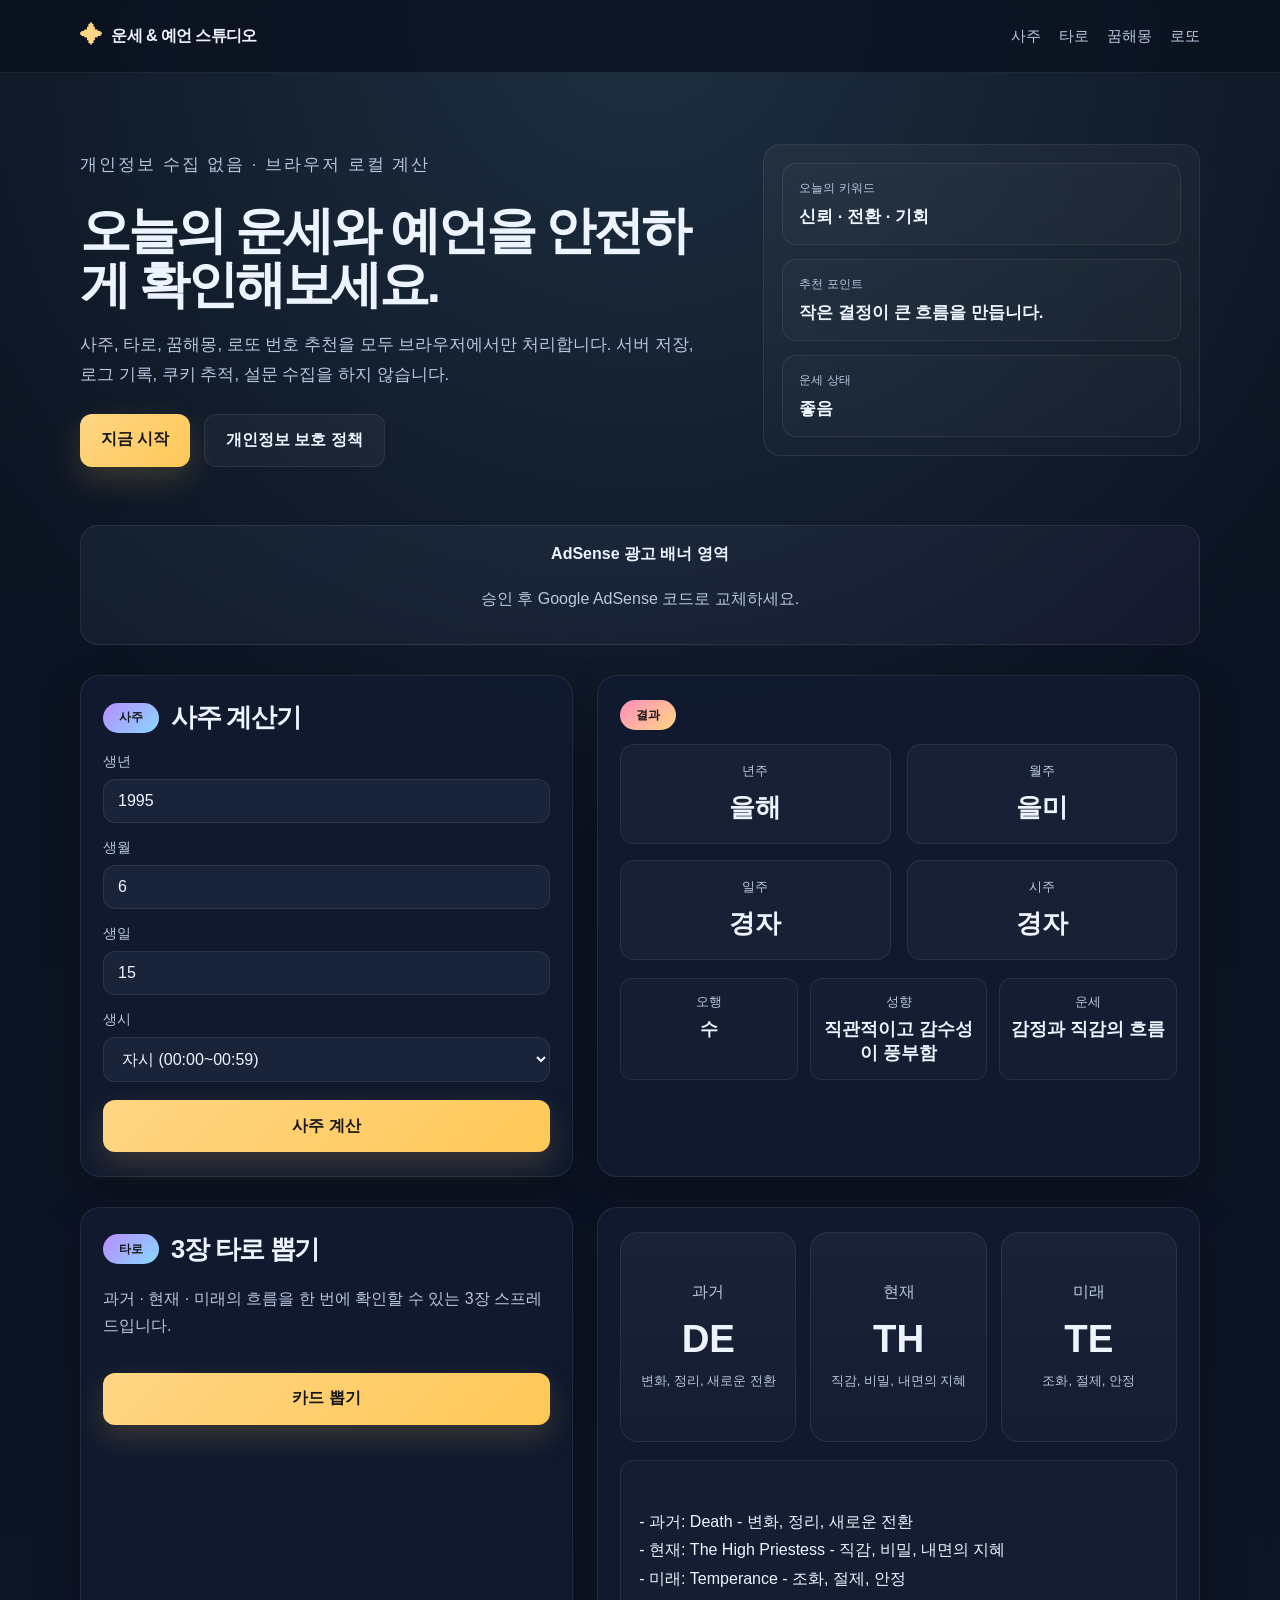
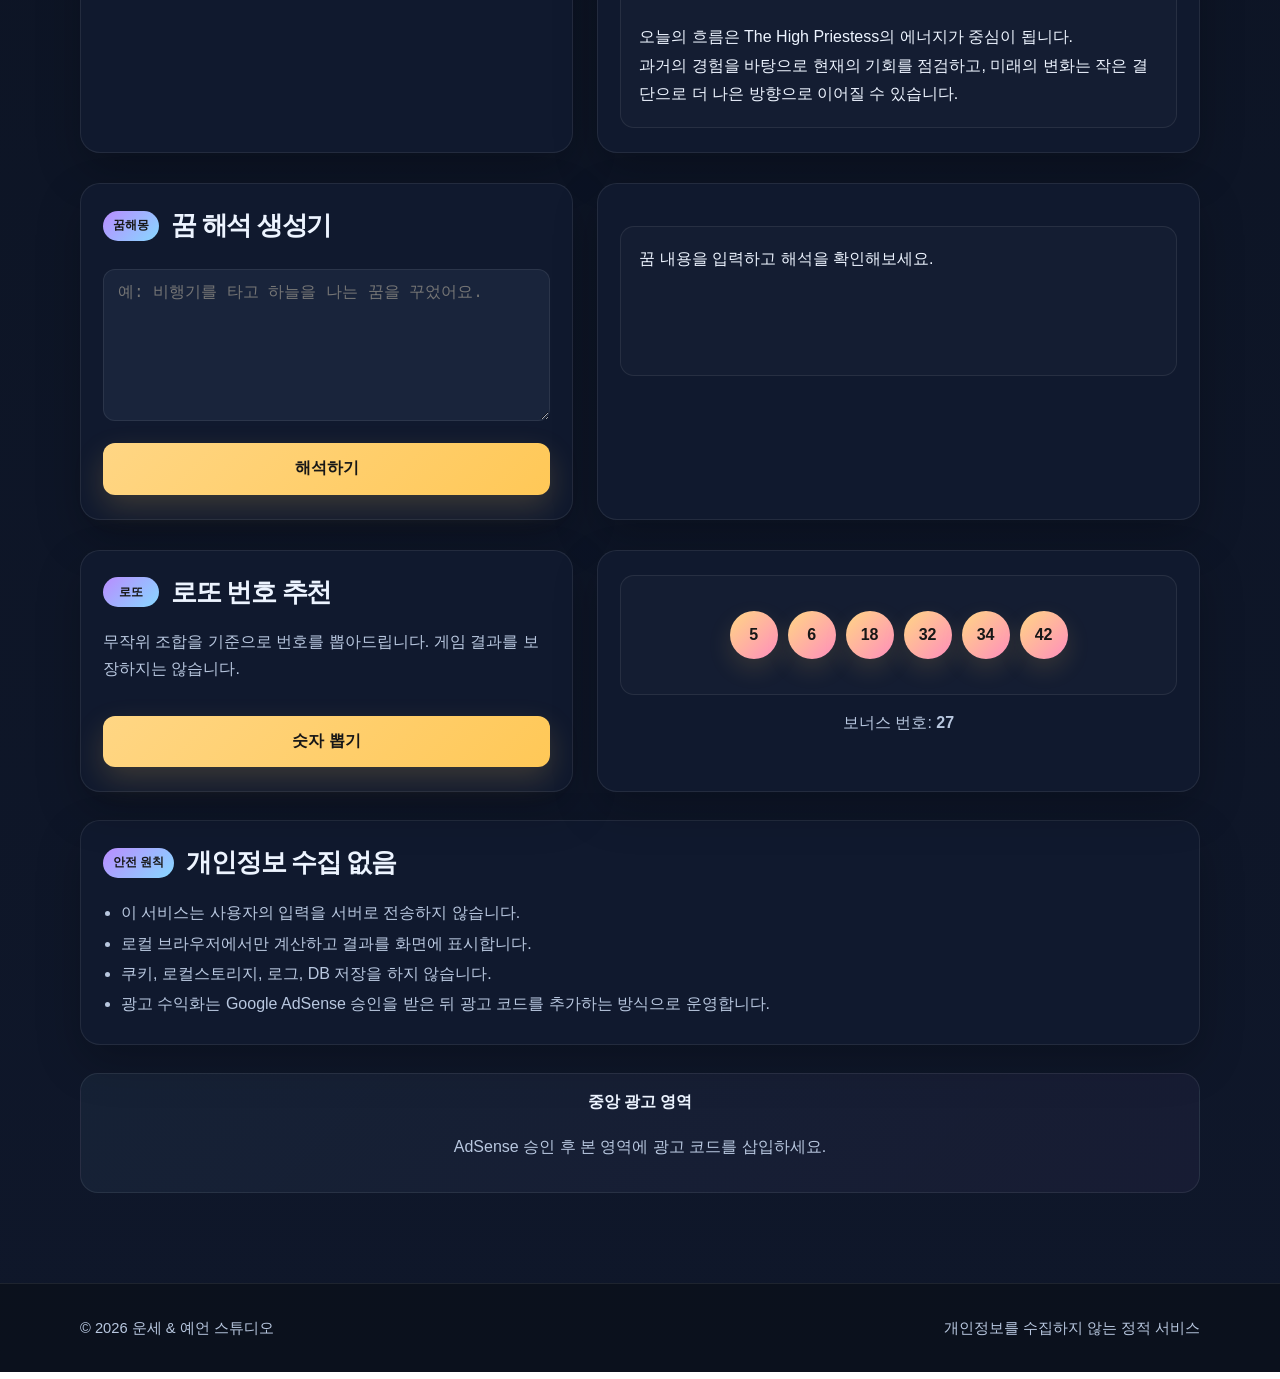
==== index.html @ f48e7f89 "초기 정적 웹사이트 생성: 사주, 타로, 꿈해몽, 로또 추천, 개인정보 보호 정책, AdSense 배치 영역 준비." ====
<!DOCTYPE html>
<html lang="ko">
  <head>
    <meta charset="UTF-8" />
    <meta name="viewport" content="width=device-width, initial-scale=1.0" />
    <meta
      name="description"
      content="사주, 타로, 꿈해몽, 로또번호 추천을 브라우저에서만 안전하게 제공하는 정적 웹사이트입니다. 개인정보 수집 없음."
    />
    <title>운세 & 예언 스튜디오</title>
    <link rel="stylesheet" href="style.css" />
  </head>
  <body>
    <header class="site-header">
      <div class="container nav-bar">
        <div class="brand">
          <span class="brand-mark">✦</span>
          <span>운세 & 예언 스튜디오</span>
        </div>
        <nav class="nav">
          <a href="#saju">사주</a>
          <a href="#tarot">타로</a>
          <a href="#dream">꿈해몽</a>
          <a href="#lotto">로또</a>
        </nav>
      </div>
    </header>

    <main class="page">
      <section class="hero container">
        <div class="hero-copy">
          <p class="eyebrow">개인정보 수집 없음 · 브라우저 로컬 계산</p>
          <h1>오늘의 운세와 예언을 안전하게 확인해보세요.</h1>
          <p>
            사주, 타로, 꿈해몽, 로또 번호 추천을 모두 브라우저에서만 처리합니다.
            서버 저장, 로그 기록, 쿠키 추적, 설문 수집을 하지 않습니다.
          </p>
          <div class="cta-row">
            <a href="#saju" class="primary-btn">지금 시작</a>
            <a href="#privacy" class="secondary-btn">개인정보 보호 정책</a>
          </div>
        </div>

        <aside class="hero-panel">
          <div class="mini-strip">
            <span>오늘의 키워드</span>
            <strong>신뢰 · 전환 · 기회</strong>
          </div>
          <div class="mini-strip">
            <span>추천 포인트</span>
            <strong>작은 결정이 큰 흐름을 만듭니다.</strong>
          </div>
          <div class="mini-strip">
            <span>운세 상태</span>
            <strong>좋음</strong>
          </div>
        </aside>
      </section>

      <section class="ad-wrap container">
        <div class="ad-box">
          <span class="ad-label">AdSense 광고 배너 영역</span>
          <p>승인 후 Google AdSense 코드로 교체하세요.</p>
        </div>
      </section>

      <section id="saju" class="container feature-layout">
        <div class="panel left-panel">
          <div class="section-header">
            <span class="badge">사주</span>
            <h2>사주 계산기</h2>
          </div>

          <div class="input-grid">
            <label>
              <span>생년</span>
              <input id="year" type="number" min="1900" max="2100" value="1995" />
            </label>
            <label>
              <span>생월</span>
              <input id="month" type="number" min="1" max="12" value="6" />
            </label>
            <label>
              <span>생일</span>
              <input id="day" type="number" min="1" max="31" value="15" />
            </label>
            <label>
              <span>생시</span>
              <select id="hour">
                <option value="0">자시 (00:00~00:59)</option>
                <option value="1">축시 (01:00~01:59)</option>
                <option value="2">인시 (02:00~02:59)</option>
                <option value="3">묘시 (03:00~03:59)</option>
                <option value="4">진시 (04:00~04:59)</option>
                <option value="5">사시 (05:00~05:59)</option>
                <option value="6">오시 (06:00~06:59)</option>
                <option value="7">미시 (07:00~07:59)</option>
                <option value="8">신시 (08:00~08:59)</option>
                <option value="9">유시 (09:00~09:59)</option>
                <option value="10">술시 (10:00~10:59)</option>
                <option value="11">해시 (11:00~11:59)</option>
                <option value="12">자시 (12:00~12:59)</option>
                <option value="13">축시 (13:00~13:59)</option>
                <option value="14">인시 (14:00~14:59)</option>
                <option value="15">묘시 (15:00~15:59)</option>
                <option value="16">진시 (16:00~16:59)</option>
                <option value="17">사시 (17:00~17:59)</option>
                <option value="18">오시 (18:00~18:59)</option>
                <option value="19">미시 (19:00~19:59)</option>
                <option value="20">신시 (20:00~20:59)</option>
                <option value="21">유시 (21:00~21:59)</option>
                <option value="22">술시 (22:00~22:59)</option>
                <option value="23">해시 (23:00~23:59)</option>
              </select>
            </label>
          </div>

          <button id="sajuBtn" class="action-btn">사주 계산</button>
        </div>

        <div class="panel result-panel">
          <div class="section-header compact">
            <span class="badge alt">결과</span>
          </div>
          <div class="pillar-grid">
            <div class="pillar">
              <span>년주</span>
              <strong id="yearPillar">-</strong>
            </div>
            <div class="pillar">
              <span>월주</span>
              <strong id="monthPillar">-</strong>
            </div>
            <div class="pillar">
              <span>일주</span>
              <strong id="dayPillar">-</strong>
            </div>
            <div class="pillar">
              <span>시주</span>
              <strong id="hourPillar">-</strong>
            </div>
          </div>
          <div class="summary-boxes">
            <div>
              <small>오행</small>
              <strong id="sajuElement">-</strong>
            </div>
            <div>
              <small>성향</small>
              <strong id="sajuTrait">-</strong>
            </div>
            <div>
              <small>운세</small>
              <strong id="sajuFortune">-</strong>
            </div>
          </div>
        </div>
      </section>

      <section id="tarot" class="container feature-layout">
        <div class="panel left-panel">
          <div class="section-header">
            <span class="badge">타로</span>
            <h2>3장 타로 뽑기</h2>
          </div>

          <p class="muted-text">
            과거 · 현재 · 미래의 흐름을 한 번에 확인할 수 있는 3장 스프레드입니다.
          </p>

          <button id="drawTarotBtn" class="action-btn">카드 뽑기</button>
        </div>

        <div class="panel result-panel">
          <div class="tarot-grid">
            <div class="tarot-card" id="tarotPast">
              <span>과거</span>
              <strong>?</strong>
              <small>카드를 뽑아보세요</small>
            </div>
            <div class="tarot-card" id="tarotPresent">
              <span>현재</span>
              <strong>?</strong>
              <small>카드를 뽑아보세요</small>
            </div>
            <div class="tarot-card" id="tarotFuture">
              <span>미래</span>
              <strong>?</strong>
              <small>카드를 뽑아보세요</small>
            </div>
          </div>

          <div class="reading-box" id="tarotReading">
            카드가 뽑히면 해석이 여기에 표시됩니다.
          </div>
        </div>
      </section>

      <section id="dream" class="container feature-layout">
        <div class="panel left-panel">
          <div class="section-header">
            <span class="badge">꿈해몽</span>
            <h2>꿈 해석 생성기</h2>
          </div>

          <textarea id="dreamInput" rows="7" placeholder="예: 비행기를 타고 하늘을 나는 꿈을 꾸었어요."></textarea>
          <button id="dreamBtn" class="action-btn">해석하기</button>
        </div>

        <div class="panel result-panel">
          <div class="reading-box large" id="dreamResult">
            꿈 내용을 입력하고 해석을 확인해보세요.
          </div>
        </div>
      </section>

      <section id="lotto" class="container feature-layout">
        <div class="panel left-panel">
          <div class="section-header">
            <span class="badge">로또</span>
            <h2>로또 번호 추천</h2>
          </div>

          <p class="muted-text">
            무작위 조합을 기준으로 번호를 뽑아드립니다. 게임 결과를 보장하지는 않습니다.
          </p>

          <button id="lottoBtn" class="action-btn">숫자 뽑기</button>
        </div>

        <div class="panel result-panel">
          <div class="lotto-box">
            <div class="lotto-row" id="lottoNumbers">-</div>
            <div class="lotto-note">
              보너스 번호: <strong id="bonusNumber">-</strong>
            </div>
          </div>
        </div>
      </section>

      <section id="privacy" class="container info-section">
        <div class="panel policy-box">
          <div class="section-header">
            <span class="badge">안전 원칙</span>
            <h2>개인정보 수집 없음</h2>
          </div>
          <ul>
            <li>이 서비스는 사용자의 입력을 서버로 전송하지 않습니다.</li>
            <li>로컬 브라우저에서만 계산하고 결과를 화면에 표시합니다.</li>
            <li>쿠키, 로컬스토리지, 로그, DB 저장을 하지 않습니다.</li>
            <li>광고 수익화는 Google AdSense 승인을 받은 뒤 광고 코드를 추가하는 방식으로 운영합니다.</li>
          </ul>
        </div>
      </section>

      <section class="ad-wrap container">
        <div class="ad-box">
          <span class="ad-label">중앙 광고 영역</span>
          <p>AdSense 승인 후 본 영역에 광고 코드를 삽입하세요.</p>
        </div>
      </section>
    </main>

    <footer class="site-footer">
      <div class="container footer-inner">
        <p>© 2026 운세 & 예언 스튜디오</p>
        <p>개인정보를 수집하지 않는 정적 서비스</p>
      </div>
    </footer>

    <script src="script.js"></script>
  </body>
</html>
---- style.css ----
:root {
  --bg: #0f172a;
  --bg-soft: #111b2f;
  --panel: rgba(17, 27, 47, 0.96);
  --panel-2: rgba(26, 37, 60, 0.98);
  --line: rgba(255, 255, 255, 0.08);
  --text: #edf4ff;
  --muted: #b8c7df;
  --gold: #ffd684;
  --gold-strong: #ffc857;
  --purple: #b98cff;
  --blue: #87d8ff;
  --pink: #ff8ebd;
  --white: #ffffff;
  --shadow: rgba(0, 0, 0, 0.22);
}

* {
  box-sizing: border-box;
}

html {
  scroll-behavior: smooth;
}

body {
  margin: 0;
  font-family: "Segoe UI", "Malgun Gothic", sans-serif;
  background:
    radial-gradient(circle at top, rgba(135, 216, 255, 0.15), transparent 28%),
    linear-gradient(180deg, #0b1220 0%, var(--bg) 100%);
  color: var(--text);
}

img {
  max-width: 100%;
}

.container {
  width: min(1120px, calc(100% - 32px));
  margin: 0 auto;
}

.site-header {
  position: sticky;
  top: 0;
  z-index: 10;
  backdrop-filter: blur(14px);
  background: rgba(11, 18, 32, 0.8);
  border-bottom: 1px solid var(--line);
}

.nav-bar {
  display: flex;
  align-items: center;
  justify-content: space-between;
  min-height: 72px;
}

.brand {
  display: flex;
  align-items: center;
  gap: 10px;
  font-weight: 800;
  letter-spacing: -0.04em;
}

.brand-mark {
  color: var(--gold);
  font-size: 1.4rem;
}

.nav {
  display: flex;
  gap: 18px;
  flex-wrap: wrap;
}

.nav a {
  color: var(--muted);
  text-decoration: none;
  font-size: 0.96rem;
}

.nav a:hover {
  color: var(--white);
}

.page {
  padding-bottom: 60px;
}

.hero {
  display: grid;
  grid-template-columns: 1.2fr 0.8fr;
  gap: 28px;
  align-items: center;
  padding: 60px 0 30px;
}

.eyebrow {
  color: var(--gold);
  letter-spacing: 0.12em;
  text-transform: uppercase;
  font-size: 0.78rem;
  margin-bottom: 16px;
}

.hero-copy h1 {
  font-size: clamp(2.4rem, 4vw, 4rem);
  line-height: 1.06;
  margin: 0 0 18px;
  letter-spacing: -0.06em;
}

.hero-copy p {
  color: var(--muted);
  font-size: 1.04rem;
  line-height: 1.8;
  max-width: 620px;
  margin-bottom: 24px;
}

.cta-row {
  display: flex;
  gap: 14px;
  flex-wrap: wrap;
}

.primary-btn,
.secondary-btn,
.action-btn {
  display: inline-block;
  border: 0;
  text-decoration: none;
  border-radius: 12px;
  padding: 0.95rem 1.3rem;
  font-weight: 700;
  cursor: pointer;
  transition: transform 0.2s ease, opacity 0.2s ease;
}

.primary-btn,
.action-btn {
  background: linear-gradient(135deg, var(--gold) 0%, var(--gold-strong) 100%);
  color: #171717;
  box-shadow: 0 12px 30px rgba(255, 200, 87, 0.18);
}

.secondary-btn {
  background: rgba(255, 255, 255, 0.04);
  border: 1px solid var(--line);
  color: var(--text);
}

.primary-btn:hover,
.secondary-btn:hover,
.action-btn:hover {
  transform: translateY(-1px);
}

.hero-panel {
  background: linear-gradient(180deg, rgba(255,255,255,0.04), rgba(255,255,255,0.02));
  border: 1px solid var(--line);
  border-radius: 18px;
  padding: 18px;
  display: grid;
  gap: 14px;
}

.mini-strip {
  border: 1px solid var(--line);
  border-radius: 14px;
  background: rgba(255,255,255,0.02);
  padding: 16px;
  display: flex;
  flex-direction: column;
  gap: 8px;
}

.mini-strip span {
  color: var(--muted);
  font-size: 0.75rem;
}

.mini-strip strong {
  font-size: 1.05rem;
}

.feature-layout {
  display: grid;
  grid-template-columns: 0.9fr 1.1fr;
  gap: 24px;
  padding-top: 30px;
}

.panel {
  background: var(--panel);
  border: 1px solid var(--line);
  border-radius: 20px;
  box-shadow: 0 18px 45px var(--shadow);
}

.left-panel {
  padding: 24px 22px;
}

.result-panel {
  padding: 24px 22px;
}

.section-header {
  display: flex;
  align-items: center;
  gap: 12px;
  margin-bottom: 18px;
}

.section-header.compact {
  margin-bottom: 14px;
}

.badge {
  display: inline-flex;
  align-items: center;
  justify-content: center;
  min-width: 56px;
  height: 30px;
  padding: 0 10px;
  border-radius: 999px;
  font-size: 0.75rem;
  font-weight: 800;
  color: #171717;
  background: linear-gradient(135deg, var(--purple), var(--blue));
}

.badge.alt {
  background: linear-gradient(135deg, var(--pink), var(--gold));
}

.section-header h2 {
  margin: 0;
  font-size: clamp(1.5rem, 2vw, 2rem);
  letter-spacing: -0.05em;
}

.input-grid {
  display: grid;
  gap: 16px;
}

label span {
  display: block;
  color: var(--muted);
  margin-bottom: 8px;
  font-size: 0.85rem;
}

input,
select,
textarea {
  width: 100%;
  background: var(--panel-2);
  color: var(--text);
  border: 1px solid var(--line);
  border-radius: 12px;
  padding: 12px 14px;
  font-size: 1rem;
  resize: vertical;
}

textarea {
  min-height: 130px;
  margin-top: 8px;
}

.action-btn {
  width: 100%;
  margin-top: 18px;
  font-size: 1rem;
}

.pillar-grid {
  display: grid;
  grid-template-columns: repeat(2, minmax(120px, 1fr));
  gap: 16px;
  margin-bottom: 18px;
}

.pillar {
  background: rgba(255,255,255,0.03);
  border: 1px solid var(--line);
  border-radius: 14px;
  padding: 18px 12px;
  text-align: center;
}

.pillar span {
  display: block;
  margin-bottom: 10px;
  color: var(--muted);
  font-size: 0.8rem;
}

.pillar strong {
  font-size: clamp(1.35rem, 2vw, 2rem);
}

.summary-boxes {
  display: grid;
  grid-template-columns: repeat(3, minmax(120px, 1fr));
  gap: 12px;
}

.summary-boxes div {
  background: rgba(255,255,255,0.02);
  border: 1px solid var(--line);
  border-radius: 12px;
  padding: 14px 10px;
  text-align: center;
}

.summary-boxes small {
  display: block;
  color: var(--muted);
  margin-bottom: 6px;
}

.summary-boxes strong {
  font-size: 1.1rem;
}

.muted-text {
  color: var(--muted);
  line-height: 1.7;
}

.tarot-grid {
  display: grid;
  grid-template-columns: repeat(3, minmax(120px, 1fr));
  gap: 14px;
}

.tarot-card {
  min-height: 210px;
  display: flex;
  flex-direction: column;
  align-items: center;
  justify-content: center;
  padding: 18px 12px;
  border: 1px solid var(--line);
  border-radius: 18px;
  background: linear-gradient(180deg, rgba(255,255,255,0.04), rgba(255,255,255,0.02));
  text-align: center;
}

.tarot-card span {
  color: var(--muted);
  margin-bottom: 14px;
}

.tarot-card strong {
  font-size: clamp(2.2rem, 3vw, 3rem);
  margin-bottom: 10px;
}

.tarot-card small {
  color: var(--muted);
  line-height: 1.5;
}

.reading-box {
  margin-top: 18px;
  padding: 18px;
  border: 1px solid var(--line);
  border-radius: 14px;
  background: rgba(255,255,255,0.02);
  color: var(--text);
  line-height: 1.8;
}

.reading-box.large {
  min-height: 150px;
}

.lotto-box {
  display: grid;
  gap: 18px;
}

.lotto-row {
  display: flex;
  flex-wrap: wrap;
  gap: 10px;
  align-items: center;
  justify-content: center;
  padding: 18px 10px;
  background: rgba(255,255,255,0.02);
  border: 1px solid var(--line);
  border-radius: 14px;
  min-height: 120px;
}

.lotto-ball {
  width: 48px;
  height: 48px;
  border-radius: 50%;
  display: grid;
  place-items: center;
  font-weight: 800;
  background: linear-gradient(135deg, var(--gold), var(--pink));
  color: #171717;
  box-shadow: 0 10px 25px rgba(255, 200, 87, 0.14);
}

.lotto-note {
  text-align: center;
  color: var(--muted);
  font-size: 1rem;
}

.info-section {
  padding-top: 28px;
}

.policy-box {
  padding: 24px 22px;
}

.policy-box ul {
  margin: 0;
  padding-left: 18px;
  color: var(--muted);
  line-height: 1.9;
}

.ad-wrap {
  padding-top: 28px;
}

.ad-box {
  border: 1px solid var(--line);
  background: linear-gradient(135deg, rgba(135,216,255,0.06), rgba(185,140,255,0.05));
  border-radius: 18px;
  min-height: 120px;
  display: grid;
  place-items: center;
  text-align: center;
  color: var(--muted);
  padding: 18px;
}

.ad-label {
  display: inline-block;
  font-weight: 800;
  color: var(--text);
  margin-bottom: 8px;
}

.site-footer {
  border-top: 1px solid var(--line);
  margin-top: 30px;
  background: rgba(10, 15, 25, 0.75);
}

.footer-inner {
  display: flex;
  justify-content: space-between;
  gap: 10px;
  flex-wrap: wrap;
  padding: 20px 0;
  color: var(--muted);
  font-size: 0.92rem;
}

@media (max-width: 860px) {
  .hero,
  .feature-layout {
    grid-template-columns: 1fr;
  }

  .nav-bar {
    flex-direction: column;
    justify-content: center;
    padding: 16px 0;
    gap: 12px;
  }
}

@media (max-width: 520px) {
  .summary-boxes,
  .pillar-grid,
  .tarot-grid {
    grid-template-columns: 1fr;
  }
}
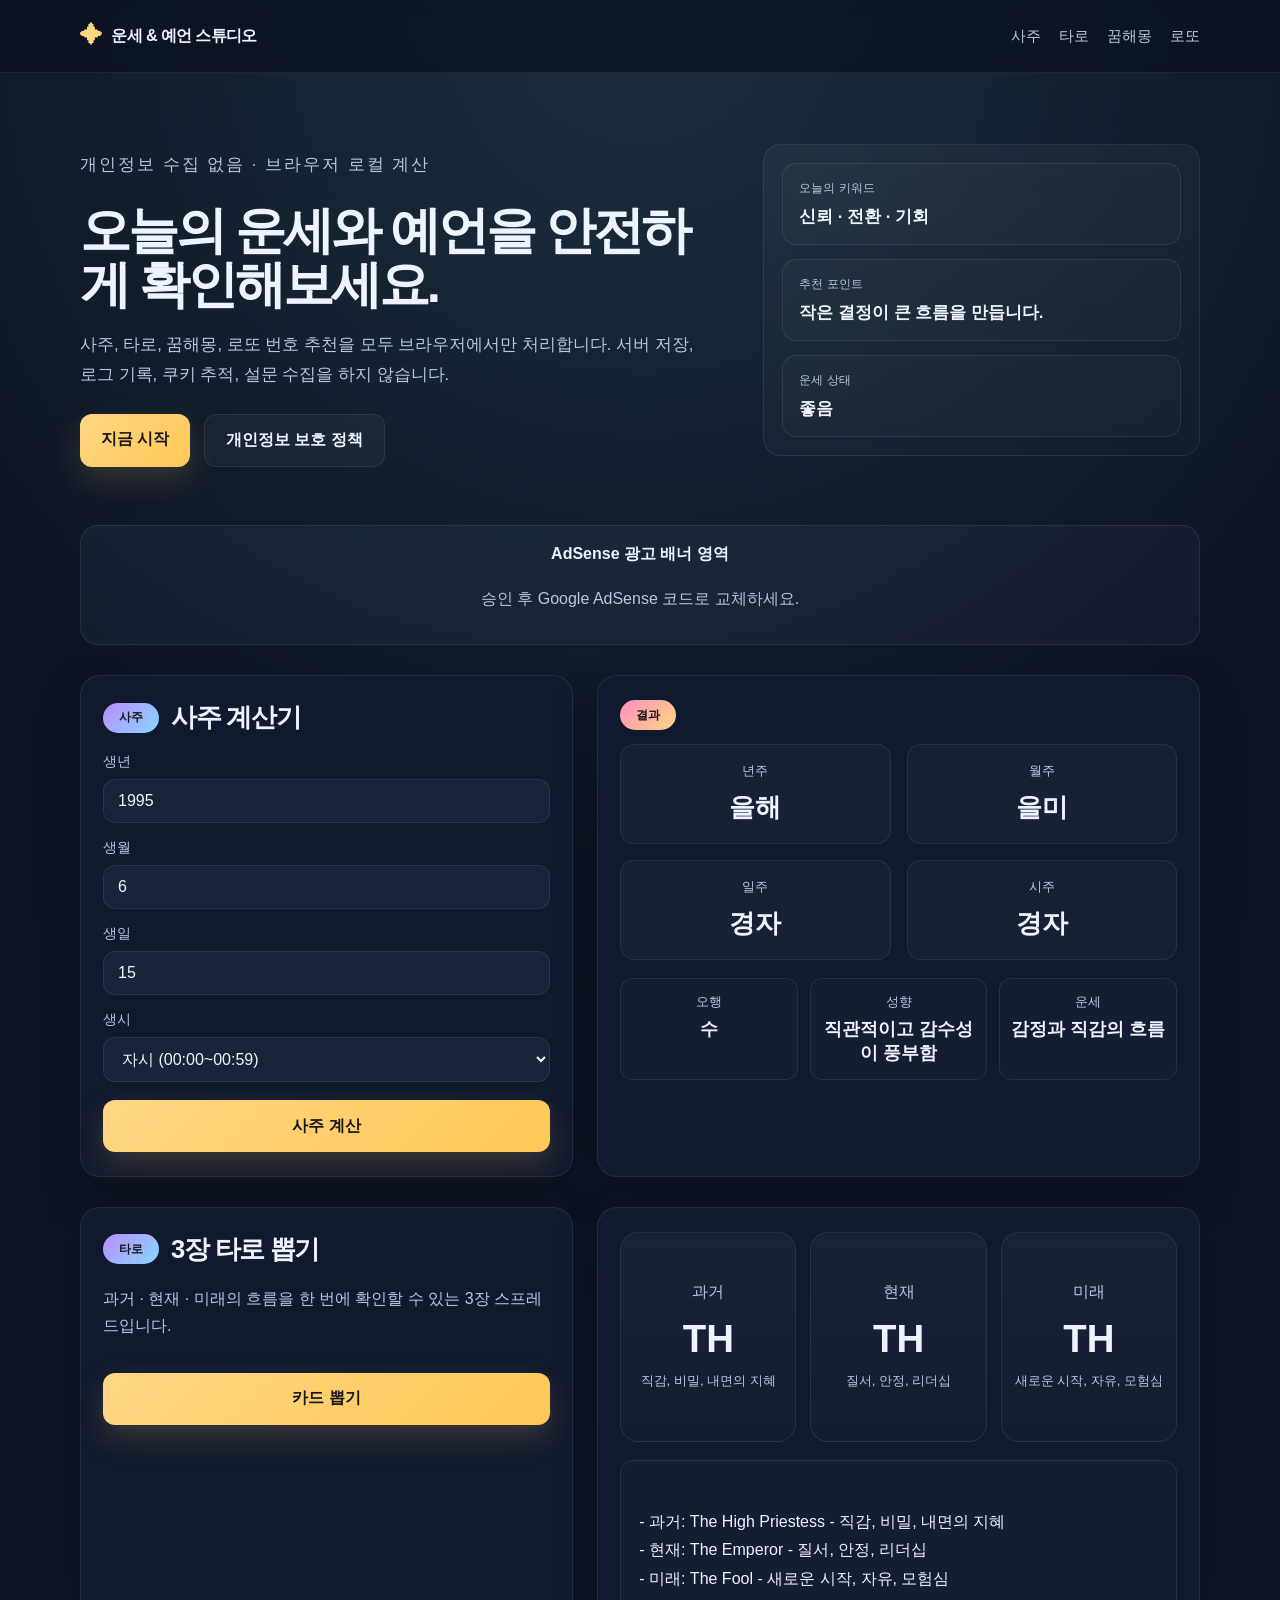
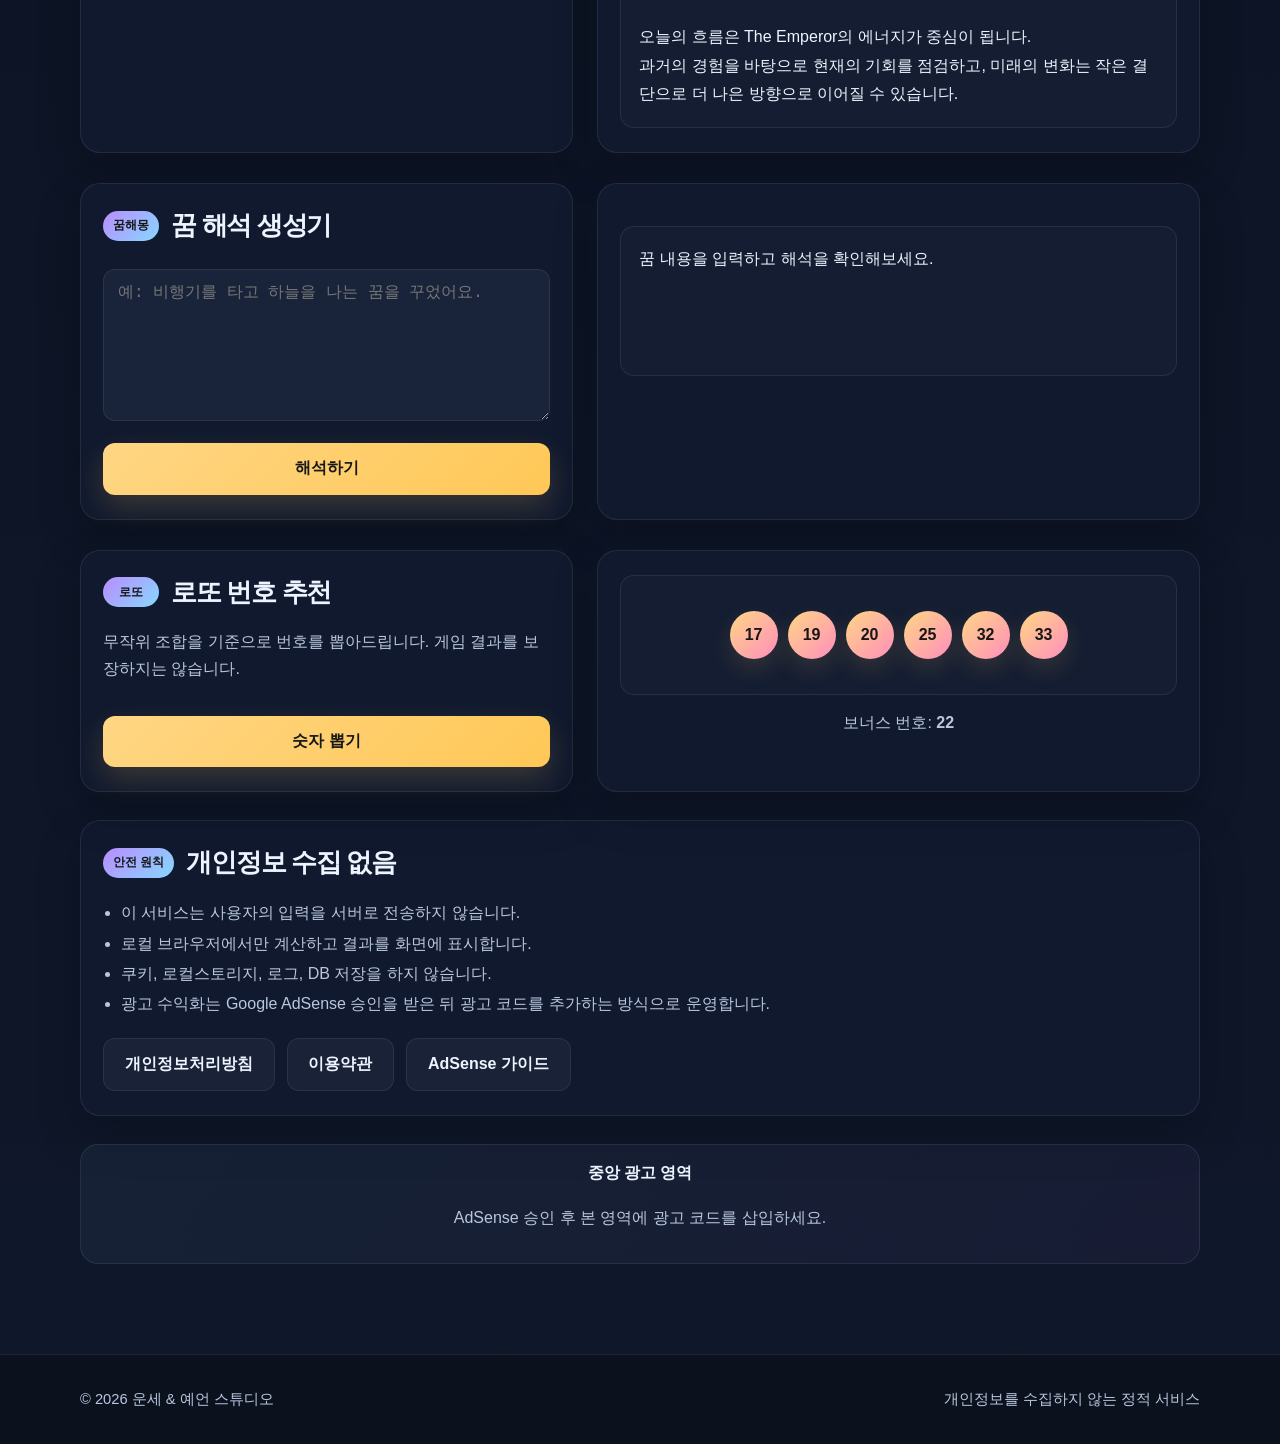
==== commit d1103067: "정책 문서 및 메인 페이지 링크 마무리" ====
--- a/index.html
+++ b/index.html
@@ -250,6 +250,11 @@
             <li>쿠키, 로컬스토리지, 로그, DB 저장을 하지 않습니다.</li>
             <li>광고 수익화는 Google AdSense 승인을 받은 뒤 광고 코드를 추가하는 방식으로 운영합니다.</li>
           </ul>
+          <div class="policy-links" style="margin-top: 18px; display: flex; gap: 12px; flex-wrap: wrap;">
+            <a href="privacy-policy.html" class="secondary-btn" style="display: inline-block;">개인정보처리방침</a>
+            <a href="terms.html" class="secondary-btn" style="display: inline-block;">이용약관</a>
+            <a href="adsense-guide.md" class="secondary-btn" style="display: inline-block;">AdSense 가이드</a>
+          </div>
         </div>
       </section>
 
